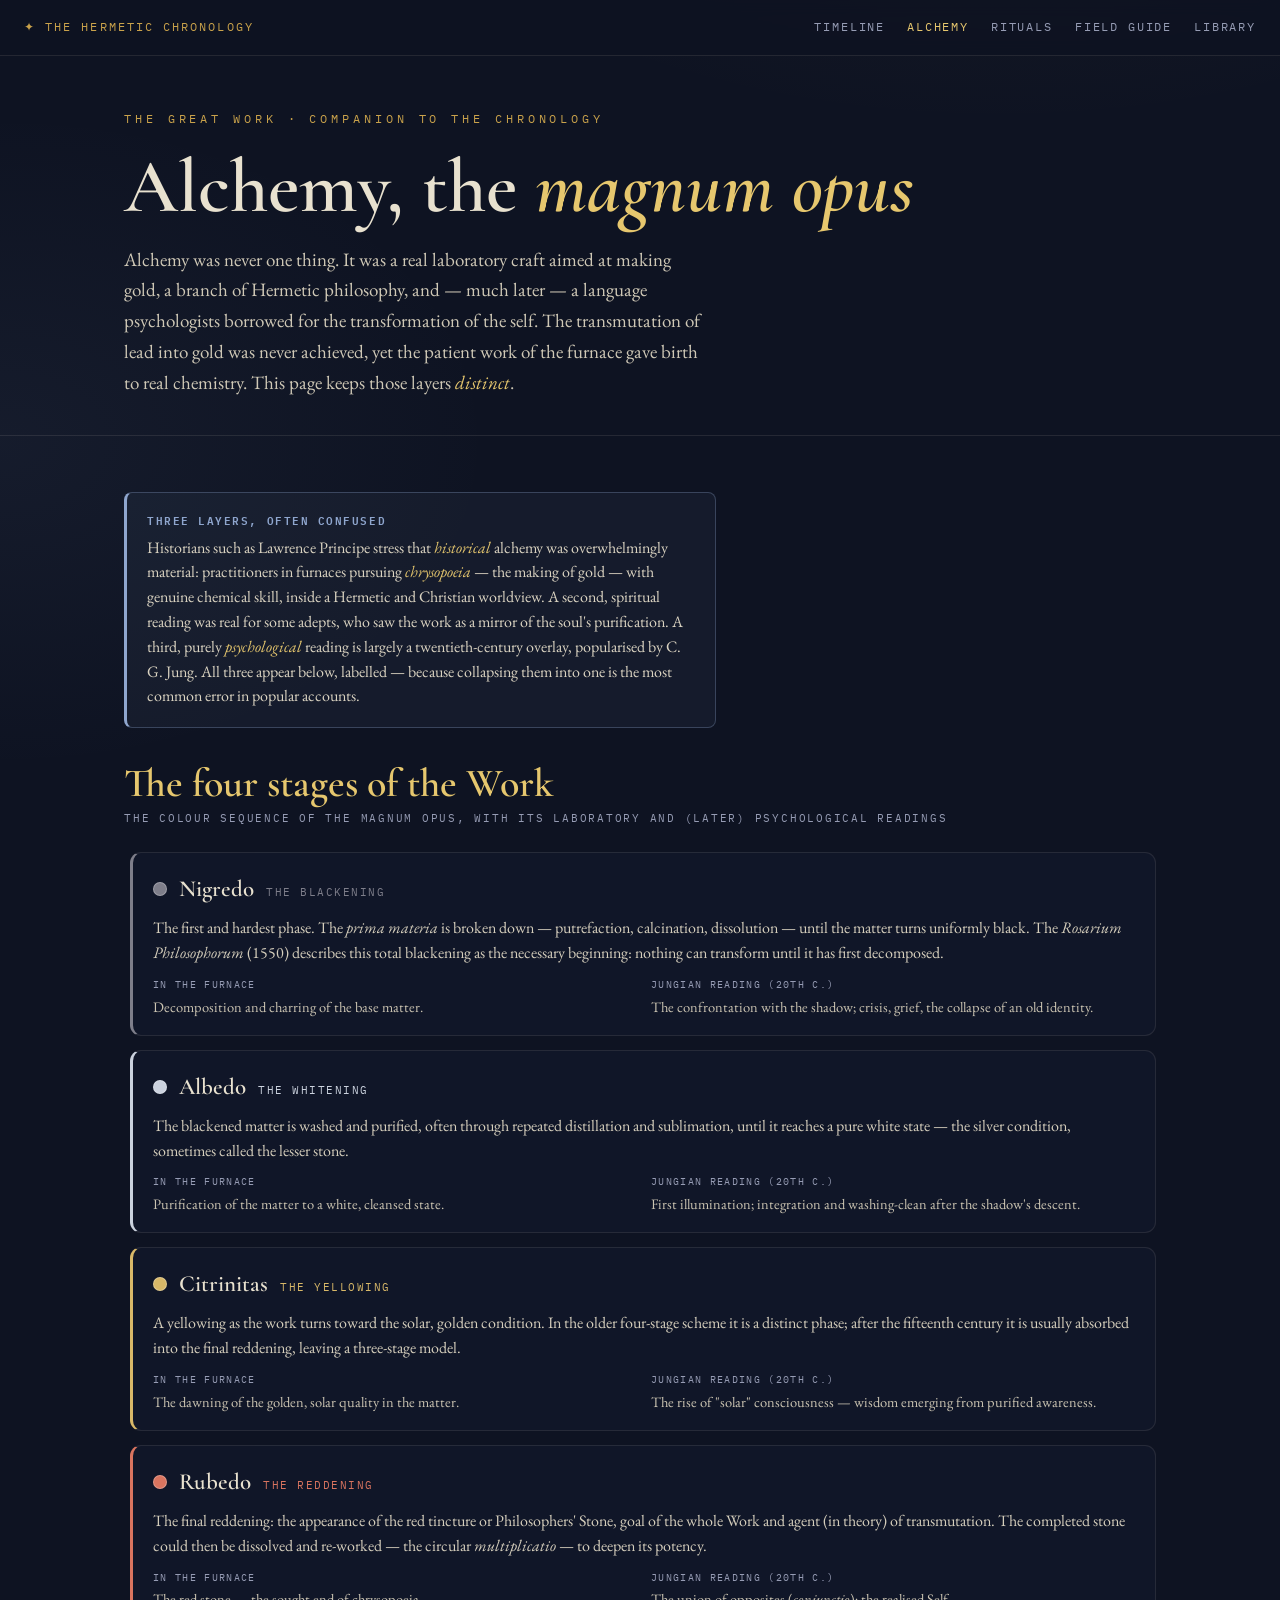
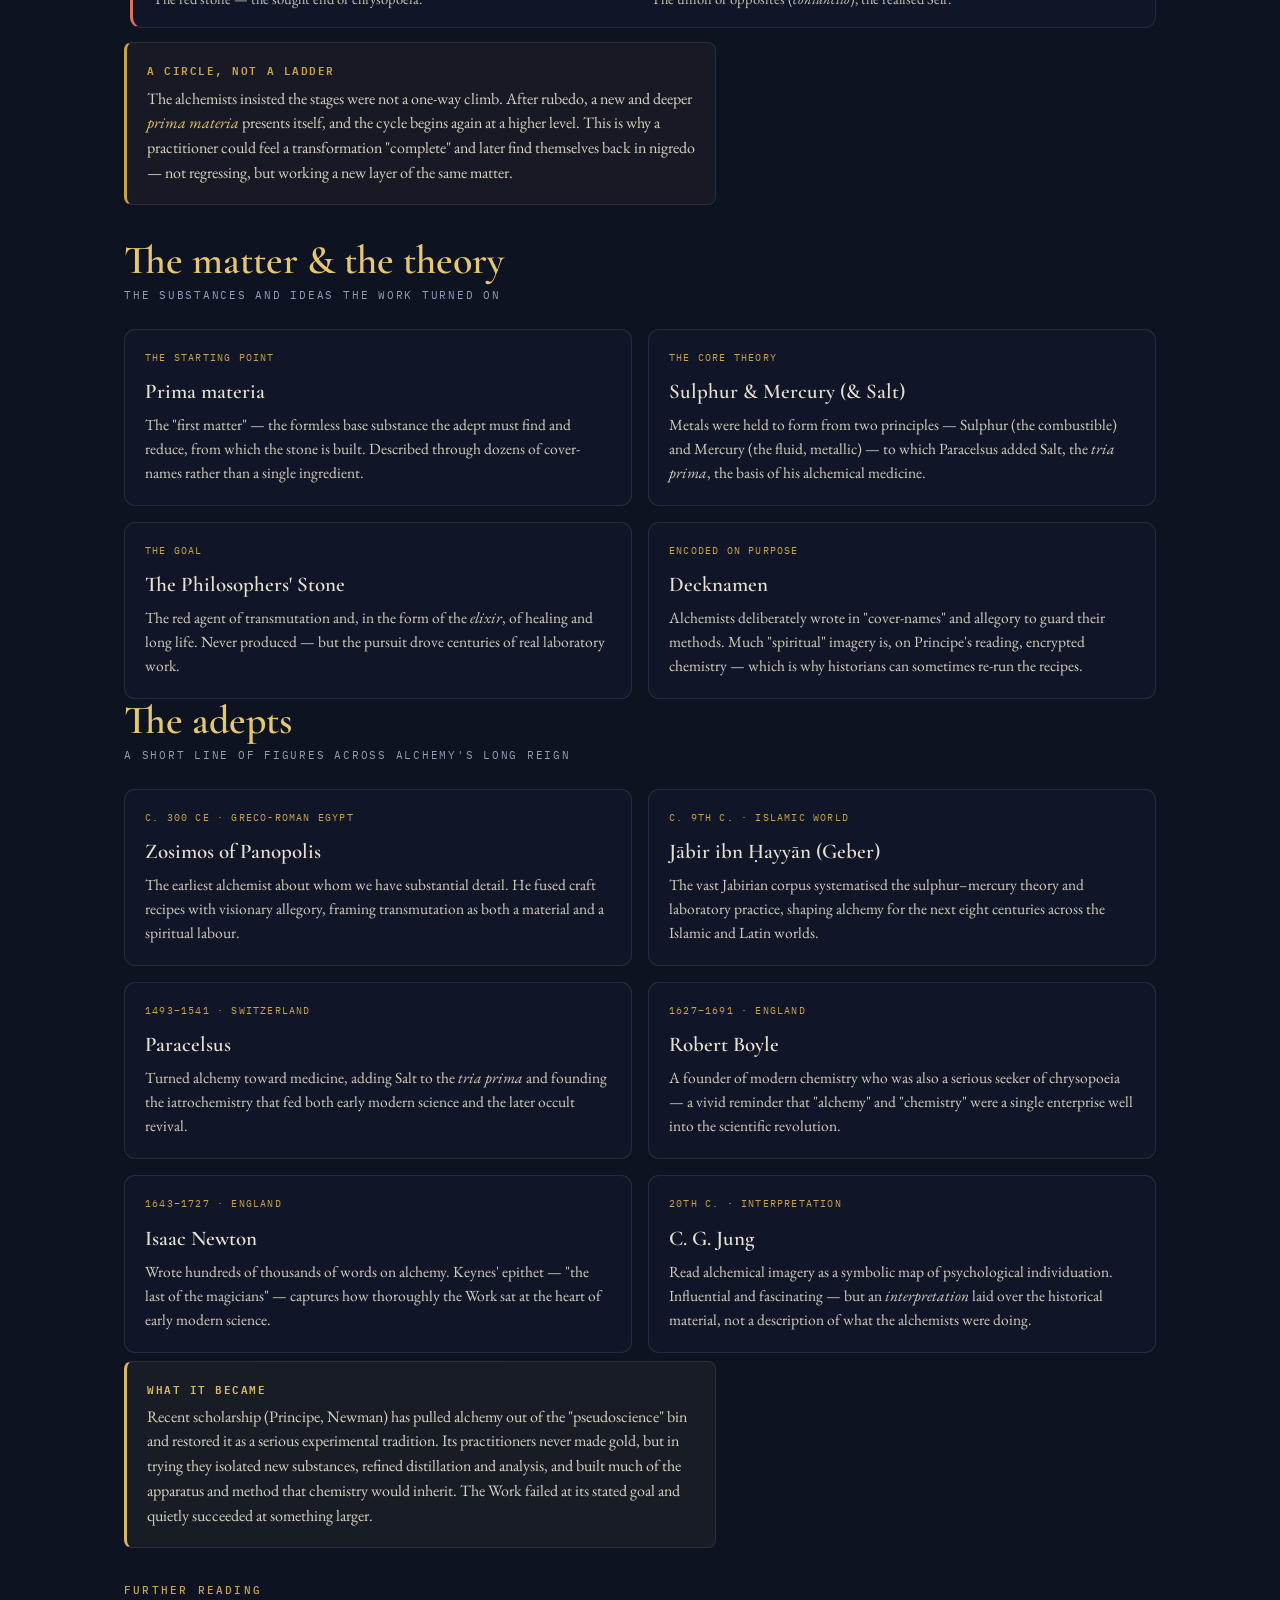
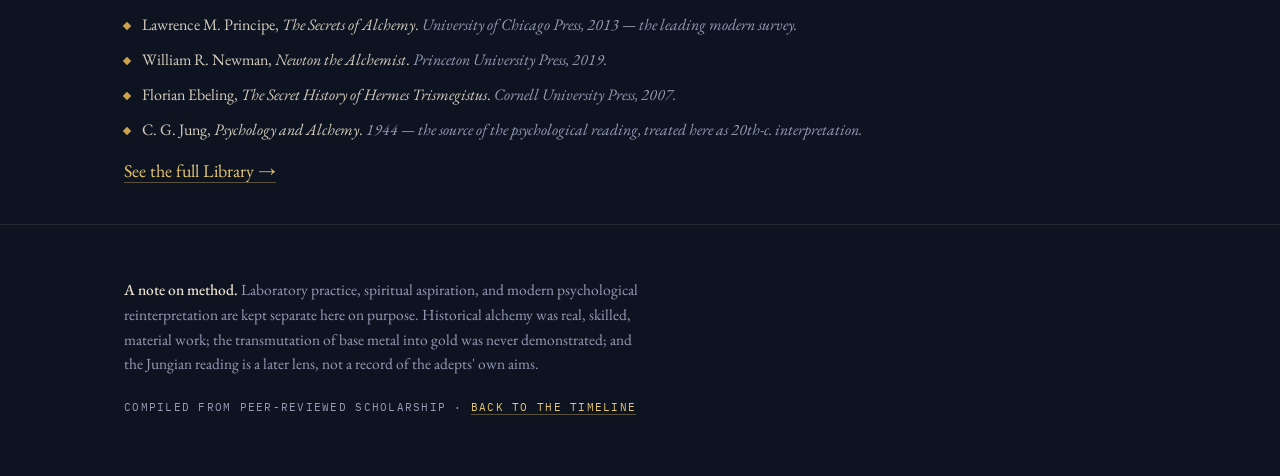
==== alchemy.html @ 54567b62 "more alchemy" ====
<!DOCTYPE html>
<html lang="en">
<head>
<meta charset="UTF-8" />
<meta name="viewport" content="width=device-width, initial-scale=1.0" />
<title>Alchemy — The Hermetic Chronology</title>
<meta name="description" content="The Great Work: alchemy's four colour-stages, the real chemistry beneath the symbolism, its materials and theory, and the adepts from Zosimos to Newton — with laboratory, spiritual, and Jungian readings kept distinct." />
<link rel="preconnect" href="https://fonts.googleapis.com" />
<link rel="preconnect" href="https://fonts.gstatic.com" crossorigin />
<link href="https://fonts.googleapis.com/css2?family=Cormorant+Garamond:ital,wght@0,400;0,500;0,600;0,700;1,400;1,500&family=EB+Garamond:ital,wght@0,400;0,500;1,400&family=IBM+Plex+Mono:wght@400;500;600&display=swap" rel="stylesheet" />
<link rel="stylesheet" href="styles.css" />
</head>
<body>

<div class="topbar">
  <a class="brand" href="index.html">✦ The Hermetic Chronology</a>
  <nav class="topnav" aria-label="Site navigation">
    <a href="index.html">Timeline</a>
    <a href="alchemy.html" aria-current="page">Alchemy</a>
    <a href="rituals.html">Rituals</a>
    <a href="field-guide.html">Field Guide</a>
    <a href="library.html">Library</a>
  </nav>
</div>

<header class="page-hero">
  <div class="wrap">
    <div class="eyebrow">The Great Work · Companion to the Chronology</div>
    <h1 class="page-title">Alchemy, the <em>magnum opus</em></h1>
    <p class="page-standfirst">
      Alchemy was never one thing. It was a real laboratory craft aimed at making gold, a branch of Hermetic
      philosophy, and — much later — a language psychologists borrowed for the transformation of the self. The
      transmutation of lead into gold was never achieved, yet the patient work of the furnace gave birth to real
      chemistry. This page keeps those layers <em>distinct</em>.
    </p>
  </div>
</header>

<section class="practices">
  <div class="wrap">
    <div class="callout" style="border-color:rgba(143,166,206,.3);border-left-color:var(--st-disp);background:rgba(143,166,206,.06);">
      <b style="color:var(--st-disp);">Three layers, often confused</b>
      Historians such as Lawrence Principe stress that <em>historical</em> alchemy was overwhelmingly material:
      practitioners in furnaces pursuing <em>chrysopoeia</em> — the making of gold — with genuine chemical skill, inside
      a Hermetic and Christian worldview. A second, spiritual reading was real for some adepts, who saw the work as a
      mirror of the soul's purification. A third, purely <em>psychological</em> reading is largely a twentieth-century
      overlay, popularised by C. G. Jung. All three appear below, labelled — because collapsing them into one is the
      most common error in popular accounts.
    </div>

    <div class="sec-head"><h2>The four stages of the Work</h2><div class="sub">The colour sequence of the magnum opus, with its laboratory and (later) psychological readings</div></div>

    <div class="stages">
      <div class="stage" style="--sc:#7E7E8A;">
        <div class="st-top"><span class="sw"></span><h3>Nigredo</h3><span class="lat">The Blackening</span></div>
        <p>The first and hardest phase. The <em>prima materia</em> is broken down — putrefaction, calcination, dissolution — until the matter turns uniformly black. The <em>Rosarium Philosophorum</em> (1550) describes this total blackening as the necessary beginning: nothing can transform until it has first decomposed.</p>
        <div class="pair">
          <div><span class="h">In the furnace</span>Decomposition and charring of the base matter.</div>
          <div><span class="h">Jungian reading (20th c.)</span>The confrontation with the shadow; crisis, grief, the collapse of an old identity.</div>
        </div>
      </div>

      <div class="stage" style="--sc:#CBD2DE;">
        <div class="st-top"><span class="sw"></span><h3>Albedo</h3><span class="lat">The Whitening</span></div>
        <p>The blackened matter is washed and purified, often through repeated distillation and sublimation, until it reaches a pure white state — the silver condition, sometimes called the lesser stone.</p>
        <div class="pair">
          <div><span class="h">In the furnace</span>Purification of the matter to a white, cleansed state.</div>
          <div><span class="h">Jungian reading (20th c.)</span>First illumination; integration and washing-clean after the shadow's descent.</div>
        </div>
      </div>

      <div class="stage" style="--sc:#D8B868;">
        <div class="st-top"><span class="sw"></span><h3>Citrinitas</h3><span class="lat">The Yellowing</span></div>
        <p>A yellowing as the work turns toward the solar, golden condition. In the older four-stage scheme it is a distinct phase; after the fifteenth century it is usually absorbed into the final reddening, leaving a three-stage model.</p>
        <div class="pair">
          <div><span class="h">In the furnace</span>The dawning of the golden, solar quality in the matter.</div>
          <div><span class="h">Jungian reading (20th c.)</span>The rise of "solar" consciousness — wisdom emerging from purified awareness.</div>
        </div>
      </div>

      <div class="stage" style="--sc:#D9745F;">
        <div class="st-top"><span class="sw"></span><h3>Rubedo</h3><span class="lat">The Reddening</span></div>
        <p>The final reddening: the appearance of the red tincture or Philosophers' Stone, goal of the whole Work and agent (in theory) of transmutation. The completed stone could then be dissolved and re-worked — the circular <em>multiplicatio</em> — to deepen its potency.</p>
        <div class="pair">
          <div><span class="h">In the furnace</span>The red stone — the sought end of chrysopoeia.</div>
          <div><span class="h">Jungian reading (20th c.)</span>The union of opposites (<em>coniunctio</em>); the realised Self.</div>
        </div>
      </div>
    </div>

    <div class="callout" style="margin-top:6px;border-color:var(--rule);border-left-color:var(--gold);background:rgba(201,162,75,.05);">
      <b style="color:var(--gold);">A circle, not a ladder</b>
      The alchemists insisted the stages were not a one-way climb. After rubedo, a new and deeper <em>prima materia</em>
      presents itself, and the cycle begins again at a higher level. This is why a practitioner could feel a
      transformation "complete" and later find themselves back in nigredo — not regressing, but working a new layer of
      the same matter.
    </div>

    <div class="sec-head"><h2>The matter &amp; the theory</h2><div class="sub">The substances and ideas the Work turned on</div></div>
    <div class="info-grid">
      <div class="info-card"><div class="meta">The starting point</div><h3>Prima materia</h3><p>The "first matter" — the formless base substance the adept must find and reduce, from which the stone is built. Described through dozens of cover-names rather than a single ingredient.</p></div>
      <div class="info-card"><div class="meta">The core theory</div><h3>Sulphur &amp; Mercury (&amp; Salt)</h3><p>Metals were held to form from two principles — Sulphur (the combustible) and Mercury (the fluid, metallic) — to which Paracelsus added Salt, the <em>tria prima</em>, the basis of his alchemical medicine.</p></div>
      <div class="info-card"><div class="meta">The goal</div><h3>The Philosophers' Stone</h3><p>The red agent of transmutation and, in the form of the <em>elixir</em>, of healing and long life. Never produced — but the pursuit drove centuries of real laboratory work.</p></div>
      <div class="info-card"><div class="meta">Encoded on purpose</div><h3>Decknamen</h3><p>Alchemists deliberately wrote in "cover-names" and allegory to guard their methods. Much "spiritual" imagery is, on Principe's reading, encrypted chemistry — which is why historians can sometimes re-run the recipes.</p></div>
    </div>

    <div class="sec-head"><h2>The adepts</h2><div class="sub">A short line of figures across alchemy's long reign</div></div>
    <div class="info-grid">
      <div class="info-card"><div class="meta">c. 300 CE · Greco-Roman Egypt</div><h3>Zosimos of Panopolis</h3><p>The earliest alchemist about whom we have substantial detail. He fused craft recipes with visionary allegory, framing transmutation as both a material and a spiritual labour.</p></div>
      <div class="info-card"><div class="meta">c. 9th c. · Islamic world</div><h3>Jābir ibn Ḥayyān (Geber)</h3><p>The vast Jabirian corpus systematised the sulphur–mercury theory and laboratory practice, shaping alchemy for the next eight centuries across the Islamic and Latin worlds.</p></div>
      <div class="info-card"><div class="meta">1493–1541 · Switzerland</div><h3>Paracelsus</h3><p>Turned alchemy toward medicine, adding Salt to the <em>tria prima</em> and founding the iatrochemistry that fed both early modern science and the later occult revival.</p></div>
      <div class="info-card"><div class="meta">1627–1691 · England</div><h3>Robert Boyle</h3><p>A founder of modern chemistry who was also a serious seeker of chrysopoeia — a vivid reminder that "alchemy" and "chemistry" were a single enterprise well into the scientific revolution.</p></div>
      <div class="info-card"><div class="meta">1643–1727 · England</div><h3>Isaac Newton</h3><p>Wrote hundreds of thousands of words on alchemy. Keynes' epithet — "the last of the magicians" — captures how thoroughly the Work sat at the heart of early modern science.</p></div>
      <div class="info-card"><div class="meta">20th c. · interpretation</div><h3>C. G. Jung</h3><p>Read alchemical imagery as a symbolic map of psychological individuation. Influential and fascinating — but an <em>interpretation</em> laid over the historical material, not a description of what the alchemists were doing.</p></div>
    </div>

    <div class="callout" style="margin-top:8px;border-color:var(--rule);border-left-color:var(--st-doc);background:rgba(216,184,104,.05);">
      <b style="color:var(--st-doc);">What it became</b>
      Recent scholarship (Principe, Newman) has pulled alchemy out of the "pseudoscience" bin and restored it as a
      serious experimental tradition. Its practitioners never made gold, but in trying they isolated new substances,
      refined distillation and analysis, and built much of the apparatus and method that chemistry would inherit. The
      Work failed at its stated goal and quietly succeeded at something larger.
    </div>

    <div class="ref-block" style="margin-top:30px;">
      <h3>Further reading</h3>
      <ul class="ref-list">
        <li>Lawrence M. Principe, <em>The Secrets of Alchemy</em>. <span class="meta">University of Chicago Press, 2013 — the leading modern survey.</span></li>
        <li>William R. Newman, <em>Newton the Alchemist</em>. <span class="meta">Princeton University Press, 2019.</span></li>
        <li>Florian Ebeling, <em>The Secret History of Hermes Trismegistus</em>. <span class="meta">Cornell University Press, 2007.</span></li>
        <li>C. G. Jung, <em>Psychology and Alchemy</em>. <span class="meta">1944 — the source of the psychological reading, treated here as 20th-c. interpretation.</span></li>
      </ul>
      <p style="margin-top:14px;"><a href="library.html">See the full Library &#8594;</a></p>
    </div>
  </div>
</section>

<footer>
  <div class="wrap">
    <p class="foot-note">
      <strong>A note on method.</strong> Laboratory practice, spiritual aspiration, and modern psychological
      reinterpretation are kept separate here on purpose. Historical alchemy was real, skilled, material work; the
      transmutation of base metal into gold was never demonstrated; and the Jungian reading is a later lens, not a
      record of the adepts' own aims.
    </p>
    <div class="foot-meta">Compiled from peer-reviewed scholarship · <a href="index.html">Back to the Timeline</a></div>
  </div>
</footer>

</body>
</html>
---- styles.css ----
/* The Hermetic Chronology — shared design system */
:root{
    --ink:#0E1322;
    --ink-2:#141B30;
    --ink-3:#1B2342;
    --gold:#C9A24B;
    --gold-bright:#E6C76E;
    --parch:#E8E1CF;
    --muted:#969CB4;
    --line:rgba(201,162,75,.30);
    --rule:rgba(232,225,207,.10);
    /* epistemic status colours */
    --st-doc:#D8B868;   /* documented  — gold */
    --st-disp:#8FA6CE;  /* disputed    — slate blue */
    --st-deb:#D9745F;   /* debunked    — rubric red */
    --st-con:#D79E56;   /* conspiracy  — amber/ember */
    --maxw:1080px;
    --serif:"EB Garamond",Georgia,"Times New Roman",serif;
    --display:"Cormorant Garamond",Georgia,serif;
    --mono:"IBM Plex Mono",ui-monospace,"SF Mono",Menlo,monospace;
  }

  *{box-sizing:border-box;}
  html{scroll-behavior:smooth;}
  body{
    margin:0;
    background:
      radial-gradient(1200px 700px at 78% -8%, rgba(201,162,75,.07), transparent 60%),
      radial-gradient(900px 600px at 0% 12%, rgba(143,166,206,.06), transparent 55%),
      var(--ink);
    color:var(--parch);
    font-family:var(--serif);
    font-size:18px;
    line-height:1.62;
    -webkit-font-smoothing:antialiased;
  }
  a{color:var(--gold-bright);text-decoration:none;border-bottom:1px solid rgba(230,199,110,.35);}
  a:hover{border-bottom-color:var(--gold-bright);}
  :focus-visible{outline:2px solid var(--gold-bright);outline-offset:3px;border-radius:2px;}

  .wrap{max-width:var(--maxw);margin:0 auto;padding:0 24px;}

  /* ---------- top bar ---------- */
  .topbar{
    display:flex;justify-content:space-between;align-items:center;gap:16px;
    padding:18px 24px;border-bottom:1px solid var(--rule);
    font-family:var(--mono);font-size:11.5px;letter-spacing:.18em;text-transform:uppercase;color:var(--muted);
    position:sticky;top:0;z-index:30;
    background:rgba(14,19,34,.82);backdrop-filter:blur(8px);
  }
  .topbar .brand{color:var(--gold);border-bottom:none;text-decoration:none;}
  .topnav{display:flex;gap:22px;}
  .topnav a{color:var(--muted);border-bottom:none;letter-spacing:.16em;transition:color .15s ease;}
  .topnav a:hover{color:var(--gold-bright);}

  /* ---------- hero ---------- */
  .hero{padding:62px 0 30px;text-align:center;}
  .emblem{width:78px;height:auto;display:block;margin:0 auto 26px;}
  .emblem path,.emblem line,.emblem circle{stroke:var(--gold);stroke-width:2.1;fill:none;stroke-linecap:round;stroke-linejoin:round;}
  .emblem .dot{fill:var(--gold-bright);stroke:none;}
  .eyebrow{
    font-family:var(--mono);font-size:11.5px;letter-spacing:.34em;text-transform:uppercase;
    color:var(--gold);margin-bottom:22px;
  }
  .maxim{
    font-family:var(--display);font-weight:600;font-style:italic;
    font-size:clamp(44px,9vw,92px);line-height:.96;letter-spacing:.005em;
    margin:0 0 8px;color:var(--parch);
  }
  .maxim .b{display:block;color:var(--gold-bright);font-style:normal;}
  .hero-sub{
    font-family:var(--mono);font-size:12px;letter-spacing:.16em;text-transform:uppercase;
    color:var(--muted);margin:18px 0 26px;
  }
  .lede{max-width:62ch;margin:0 auto;color:#CFC8B6;font-size:19px;}
  .lede em{color:var(--gold-bright);font-style:italic;}

  /* ---------- legend ---------- */
  .legend{
    max-width:var(--maxw);margin:42px auto 0;padding:22px 24px;
    border:1px solid var(--rule);border-radius:10px;background:rgba(20,27,48,.5);
  }
  .legend h2{
    font-family:var(--mono);font-size:11px;letter-spacing:.26em;text-transform:uppercase;
    color:var(--muted);margin:0 0 16px;font-weight:500;
  }
  .legend-grid{display:grid;grid-template-columns:repeat(4,1fr);gap:18px;}
  .leg-item{display:flex;gap:11px;align-items:flex-start;}
  .leg-mark{width:13px;height:13px;border-radius:50%;flex:0 0 auto;margin-top:5px;}
  .leg-mark.doc{background:var(--st-doc);transform:rotate(45deg);border-radius:2px;}
  .leg-mark.disp{background:transparent;border:2px solid var(--st-disp);}
  .leg-mark.deb{background:var(--st-deb);}
  .leg-mark.con{background:transparent;border:2px solid var(--st-con);position:relative;}
  .leg-name{font-family:var(--mono);font-size:11px;letter-spacing:.12em;text-transform:uppercase;display:block;margin-bottom:2px;}
  .leg-name.doc{color:var(--st-doc);}
  .leg-name.disp{color:var(--st-disp);}
  .leg-name.deb{color:var(--st-deb);}
  .leg-name.con{color:var(--st-con);}
  .leg-desc{font-size:15px;color:var(--muted);line-height:1.45;}

  /* ---------- controls ---------- */
  .controls{
    max-width:var(--maxw);margin:26px auto 0;padding:0 24px;
    display:flex;flex-wrap:wrap;gap:14px 20px;align-items:center;
    position:sticky;top:55px;z-index:20;
  }
  .controls-inner{
    width:100%;display:flex;flex-wrap:wrap;gap:12px 16px;align-items:center;
    background:rgba(14,19,34,.9);backdrop-filter:blur(8px);
    border:1px solid var(--rule);border-radius:12px;padding:14px 16px;
  }
  .search{
    flex:1 1 240px;display:flex;align-items:center;gap:9px;
    background:var(--ink-2);border:1px solid var(--rule);border-radius:8px;padding:9px 12px;
  }
  .search svg{flex:0 0 auto;stroke:var(--muted);}
  .search input{
    flex:1;background:transparent;border:none;color:var(--parch);
    font-family:var(--serif);font-size:16px;outline:none;
  }
  .search input::placeholder{color:var(--muted);}
  .field{display:flex;align-items:center;gap:8px;}
  .field label{font-family:var(--mono);font-size:10.5px;letter-spacing:.16em;text-transform:uppercase;color:var(--muted);}
  select{
    font-family:var(--mono);font-size:12px;color:var(--parch);background:var(--ink-2);
    border:1px solid var(--rule);border-radius:8px;padding:8px 10px;cursor:pointer;
  }
  .chips{display:flex;flex-wrap:wrap;gap:8px;}
  .chip{
    font-family:var(--mono);font-size:10.5px;letter-spacing:.1em;text-transform:uppercase;
    background:var(--ink-2);border:1px solid var(--rule);color:var(--muted);
    padding:7px 11px;border-radius:999px;cursor:pointer;transition:all .15s ease;
    display:inline-flex;align-items:center;gap:7px;
  }
  .chip .swatch{width:9px;height:9px;border-radius:50%;}
  .chip[data-k="documented"] .swatch{background:var(--st-doc);}
  .chip[data-k="disputed"] .swatch{background:var(--st-disp);}
  .chip[data-k="debunked"] .swatch{background:var(--st-deb);}
  .chip[data-k="conspiracy"] .swatch{background:var(--st-con);}
  .chip.off{opacity:.4;}
  .chip[aria-pressed="true"]{border-color:rgba(201,162,75,.45);color:var(--parch);background:var(--ink-3);}
  .reset{
    font-family:var(--mono);font-size:11px;letter-spacing:.1em;text-transform:uppercase;
    color:var(--gold);background:none;border:none;cursor:pointer;padding:6px 4px;
  }
  .reset:hover{color:var(--gold-bright);}
  .count{font-family:var(--mono);font-size:11px;letter-spacing:.08em;color:var(--muted);margin-left:auto;}

  /* ---------- timeline ---------- */
  .timeline{position:relative;max-width:var(--maxw);margin:38px auto 0;padding:8px 24px 40px;}
  .tl-inner{position:relative;}
  .tl-inner::before{
    content:"";position:absolute;left:7px;top:6px;bottom:0;width:2px;
    background:linear-gradient(180deg,transparent,var(--gold) 4%,var(--line) 40%,var(--line) 86%,transparent);
  }

  .era{position:relative;padding:30px 0 14px 44px;}
  .era::before{
    content:"";position:absolute;left:0;top:38px;width:16px;height:16px;border-radius:50%;
    background:var(--ink);border:2px solid var(--gold);box-shadow:0 0 0 4px var(--ink),0 0 14px rgba(201,162,75,.4);
  }
  .era-name{font-family:var(--display);font-weight:600;font-size:27px;color:var(--gold-bright);line-height:1.1;margin:0;}
  .era-range{font-family:var(--mono);font-size:11px;letter-spacing:.18em;text-transform:uppercase;color:var(--muted);margin-top:5px;}

  .entry{position:relative;padding:13px 0 13px 44px;}
  .entry::before{
    content:"";position:absolute;left:2px;top:24px;width:13px;height:13px;border-radius:50%;
    background:var(--muted);box-shadow:0 0 0 4px var(--ink);transition:transform .18s ease;
  }
  .entry[data-k="documented"]::before{background:var(--st-doc);transform:rotate(45deg);border-radius:2px;left:2px;}
  .entry[data-k="disputed"]::before{background:var(--ink);border:2px solid var(--st-disp);}
  .entry[data-k="debunked"]::before{background:var(--st-deb);}
  .entry[data-k="conspiracy"]::before{background:var(--ink);border:2px solid var(--st-con);}
  .entry:hover::before{transform:scale(1.35);}
  .entry[data-k="documented"]:hover::before{transform:rotate(45deg) scale(1.3);}

  .card{
    border:1px solid var(--rule);border-radius:11px;background:rgba(20,27,48,.46);
    padding:18px 20px;transition:border-color .2s ease,background .2s ease,transform .2s ease;
  }
  .entry:hover .card{border-color:rgba(201,162,75,.34);background:rgba(27,35,66,.6);}
  .card-head{display:flex;align-items:baseline;gap:14px;flex-wrap:wrap;margin-bottom:8px;}
  .yr{font-family:var(--mono);font-weight:600;font-size:14px;letter-spacing:.04em;color:var(--gold);white-space:nowrap;}
  .tag{
    font-family:var(--mono);font-size:9.5px;letter-spacing:.14em;text-transform:uppercase;
    padding:3px 8px;border-radius:999px;border:1px solid;
  }
  .tag.doc{color:var(--st-doc);border-color:rgba(216,184,104,.4);background:rgba(216,184,104,.08);}
  .tag.disp{color:var(--st-disp);border-color:rgba(143,166,206,.4);background:rgba(143,166,206,.08);}
  .tag.deb{color:var(--st-deb);border-color:rgba(217,116,95,.4);background:rgba(217,116,95,.08);}
  .tag.con{color:var(--st-con);border-color:rgba(215,158,86,.4);background:rgba(215,158,86,.08);}
  .card h3{font-family:var(--display);font-weight:600;font-size:23px;line-height:1.18;margin:0 0 7px;color:var(--parch);}
  .card p{margin:0 0 11px;font-size:17px;color:#D5CEBC;}
  .src{font-family:var(--mono);font-size:11px;letter-spacing:.04em;color:var(--muted);line-height:1.5;}
  .src::before{content:"⌖ ";color:var(--gold);}

  .empty{padding:46px 44px;color:var(--muted);font-size:17px;}
  .empty b{color:var(--parch);font-weight:500;}

  /* reveal animation (only when JS present & motion allowed) */
  .js .entry,.js .era{opacity:0;transform:translateY(14px);transition:opacity .55s ease,transform .55s ease;}
  .js .entry.in-view,.js .era.in-view{opacity:1;transform:none;}

  /* ---------- practices ---------- */
  .practices{border-top:1px solid var(--rule);margin-top:30px;padding:56px 0 8px;}
  .sec-head h2{font-family:var(--display);font-weight:600;font-size:clamp(30px,5vw,40px);color:var(--gold-bright);margin:0 0 6px;line-height:1.05;}
  .sec-head .sub{font-family:var(--mono);font-size:11px;letter-spacing:.16em;text-transform:uppercase;color:var(--muted);margin-bottom:24px;}
  .callout{
    border:1px solid rgba(217,116,95,.35);border-left:3px solid var(--st-deb);
    background:rgba(217,116,95,.06);border-radius:8px;padding:18px 20px;margin:0 0 34px;
    font-size:16px;color:#DAD3C1;line-height:1.55;max-width:74ch;
  }
  .callout b{font-family:var(--mono);font-size:11px;letter-spacing:.14em;text-transform:uppercase;color:var(--st-deb);display:block;margin-bottom:8px;font-weight:600;}
  .callout em{color:var(--gold-bright);font-style:italic;}
  .practice-grid{display:grid;grid-template-columns:repeat(2,1fr);gap:18px;}
  .pcard{border:1px solid var(--rule);border-radius:12px;background:rgba(20,27,48,.46);padding:22px 22px 20px;display:flex;flex-direction:column;}
  .pcard:hover{border-color:rgba(201,162,75,.3);}
  .pc-top{display:flex;align-items:baseline;gap:12px;margin-bottom:4px;}
  .pc-num{font-family:var(--mono);font-size:12px;font-weight:600;color:var(--gold);letter-spacing:.08em;}
  .pc-origin{font-family:var(--mono);font-size:10px;letter-spacing:.12em;text-transform:uppercase;color:var(--muted);margin-left:auto;text-align:right;}
  .pcard h3{font-family:var(--display);font-weight:600;font-size:24px;line-height:1.12;margin:2px 0 12px;color:var(--parch);}
  .pc-label{font-family:var(--mono);font-size:10px;letter-spacing:.16em;text-transform:uppercase;color:var(--gold);margin:14px 0 7px;}
  .pc-steps{margin:0 0 6px;padding-left:18px;}
  .pc-steps li{font-size:15.5px;color:#D5CEBC;line-height:1.5;margin-bottom:6px;}
  .pcard p{font-size:16px;color:#D5CEBC;line-height:1.55;margin:0 0 6px;}
  .pc-does{font-size:15.5px;color:#CFC8B6;line-height:1.55;margin:0;}
  .pc-does .h{color:var(--st-disp);font-family:var(--mono);font-size:10px;letter-spacing:.14em;text-transform:uppercase;display:block;margin-bottom:5px;}
  .pc-src{font-family:var(--mono);font-size:10.5px;color:var(--muted);margin-top:14px;padding-top:12px;border-top:1px solid var(--rule);line-height:1.5;}
  .pc-src::before{content:"⌖ ";color:var(--gold);}

  /* library tier tags */
  .tier{font-family:var(--mono);font-size:9px;letter-spacing:.12em;text-transform:uppercase;padding:2px 7px;border-radius:999px;border:1px solid;margin-left:8px;vertical-align:middle;white-space:nowrap;}
  .tier.sch{color:var(--st-doc);border-color:rgba(216,184,104,.4);}
  .tier.jrn{color:var(--st-disp);border-color:rgba(143,166,206,.4);}
  .tier.web{color:var(--st-con);border-color:rgba(215,158,86,.4);}

  /* ---------- references ---------- */
  .refs{border-top:1px solid var(--rule);margin-top:30px;padding:54px 0 20px;}
  .refs h2{font-family:var(--display);font-weight:600;font-size:30px;color:var(--gold-bright);margin:0 0 6px;}
  .refs .sub{font-family:var(--mono);font-size:11px;letter-spacing:.16em;text-transform:uppercase;color:var(--muted);margin-bottom:28px;}
  .ref-block{margin-bottom:30px;}
  .ref-block h3{font-family:var(--mono);font-size:11px;letter-spacing:.2em;text-transform:uppercase;color:var(--gold);margin:0 0 14px;font-weight:500;}
  .ref-list{list-style:none;margin:0;padding:0;display:grid;gap:11px;}
  .ref-list li{padding-left:18px;position:relative;font-size:16px;color:#D5CEBC;line-height:1.5;}
  .ref-list li::before{content:"";position:absolute;left:0;top:10px;width:6px;height:6px;background:var(--gold);transform:rotate(45deg);}
  .ref-list .meta{color:var(--muted);font-style:italic;}

  /* ---------- footer ---------- */
  footer{border-top:1px solid var(--rule);padding:38px 0 60px;}
  .foot-note{max-width:74ch;color:var(--muted);font-size:15.5px;line-height:1.6;}
  .foot-note strong{color:var(--parch);font-weight:500;}
  .foot-meta{font-family:var(--mono);font-size:10.5px;letter-spacing:.12em;text-transform:uppercase;color:var(--muted);margin-top:22px;}

  @media (max-width:720px){
    body{font-size:17px;}
    .legend-grid{grid-template-columns:1fr 1fr;gap:16px;}
    .controls{top:51px;}
    .count{margin-left:0;width:100%;}
    .card h3{font-size:21px;}
    .era-name{font-size:23px;}
    .practice-grid{grid-template-columns:1fr;}
    .topbar{flex-wrap:wrap;gap:10px 16px;}
    .topnav{gap:18px;}
  }
  @media (max-width:440px){
    .legend-grid{grid-template-columns:1fr;}
  }
  @media (prefers-reduced-motion:reduce){
    html{scroll-behavior:auto;}
    .js .entry,.js .era{opacity:1;transform:none;transition:none;}
    .entry:hover::before,.card{transition:none;}
  }

/* ============================================================
   MULTI-PAGE COMPONENTS (added for the expanded site)
   ============================================================ */

/* active nav state */
.topnav a[aria-current="page"]{color:var(--gold-bright);}

/* sub-page hero */
.page-hero{padding:54px 0 6px;}
.page-hero .wrap{max-width:var(--maxw);}
.page-title{font-family:var(--display);font-weight:600;font-size:clamp(40px,8vw,76px);line-height:.98;margin:14px 0 0;color:var(--parch);}
.page-title em{font-style:italic;color:var(--gold-bright);}
.page-standfirst{max-width:64ch;margin:20px 0 0;font-size:19px;color:#CFC8B6;}
.page-standfirst em{color:var(--gold-bright);font-style:italic;}

/* explore-further hub (home page) */
.hub{border-top:1px solid var(--rule);margin-top:30px;padding:54px 0 8px;}
.hub-grid{display:grid;grid-template-columns:repeat(2,1fr);gap:16px;margin-top:8px;}
.hub-card{display:block;border:1px solid var(--rule);border-radius:12px;background:rgba(20,27,48,.46);padding:22px;text-decoration:none;border-bottom:1px solid var(--rule);transition:border-color .2s ease,background .2s ease,transform .2s ease;}
.hub-card:hover{border-color:rgba(201,162,75,.4);background:rgba(27,35,66,.62);transform:translateY(-2px);}
.hub-card .hc-eyebrow{font-family:var(--mono);font-size:10px;letter-spacing:.18em;text-transform:uppercase;color:var(--gold);}
.hub-card h3{font-family:var(--display);font-weight:600;font-size:25px;line-height:1.1;margin:8px 0 8px;color:var(--parch);}
.hub-card p{font-size:15.5px;color:#CBC4B2;line-height:1.5;margin:0 0 12px;}
.hub-card .go{font-family:var(--mono);font-size:11px;letter-spacing:.1em;text-transform:uppercase;color:var(--gold-bright);}

/* alchemy stage rail */
.stages{position:relative;margin:6px 0 0;padding-left:6px;}
.stage{position:relative;border:1px solid var(--rule);border-left:3px solid var(--sc);border-radius:11px;background:rgba(20,27,48,.46);padding:18px 20px;margin-bottom:14px;}
.stage .st-top{display:flex;align-items:baseline;gap:12px;flex-wrap:wrap;margin-bottom:6px;}
.stage .sw{width:14px;height:14px;border-radius:50%;background:var(--sc);border:1px solid rgba(255,255,255,.25);flex:0 0 auto;}
.stage h3{font-family:var(--display);font-weight:600;font-size:23px;margin:0;color:var(--parch);}
.stage .lat{font-family:var(--mono);font-size:11px;letter-spacing:.14em;text-transform:uppercase;color:var(--sc);}
.stage p{margin:8px 0 0;font-size:16px;color:#D5CEBC;line-height:1.55;}
.stage .pair{display:grid;grid-template-columns:1fr 1fr;gap:14px;margin-top:12px;}
.stage .pair .h{font-family:var(--mono);font-size:9.5px;letter-spacing:.14em;text-transform:uppercase;color:var(--muted);display:block;margin-bottom:4px;}
.stage .pair div{font-size:14.5px;color:#CBC4B2;line-height:1.45;}

/* generic info grid + cards */
.info-grid{display:grid;grid-template-columns:repeat(2,1fr);gap:16px;}
.info-card{border:1px solid var(--rule);border-radius:11px;background:rgba(20,27,48,.46);padding:20px;}
.info-card h3{font-family:var(--display);font-weight:600;font-size:21px;margin:0 0 4px;color:var(--parch);}
.info-card .meta{font-family:var(--mono);font-size:10px;letter-spacing:.12em;text-transform:uppercase;color:var(--gold);margin-bottom:9px;}
.info-card p{font-size:15.5px;color:#D5CEBC;line-height:1.55;margin:0;}

/* field-guide tables */
.table-wrap{overflow-x:auto;border:1px solid var(--rule);border-radius:11px;margin:4px 0 8px;}
table.fg{width:100%;border-collapse:collapse;min-width:680px;}
table.fg caption{caption-side:top;text-align:left;font-family:var(--mono);font-size:10.5px;letter-spacing:.16em;text-transform:uppercase;color:var(--gold);padding:14px 16px 0;}
table.fg th,table.fg td{padding:11px 16px;text-align:left;vertical-align:top;border-bottom:1px solid var(--rule);font-size:15px;line-height:1.45;}
table.fg thead th{font-family:var(--mono);font-size:10px;letter-spacing:.12em;text-transform:uppercase;color:var(--muted);font-weight:500;background:rgba(20,27,48,.6);}
table.fg tbody tr:last-child td{border-bottom:none;}
table.fg td:first-child{color:var(--gold-bright);font-family:var(--display);font-size:18px;font-weight:600;white-space:nowrap;}
table.fg td.dur{font-family:var(--mono);font-size:12px;color:var(--st-disp);white-space:nowrap;}
.swatch-dot{display:inline-block;width:10px;height:10px;border-radius:50%;margin-right:7px;vertical-align:middle;border:1px solid rgba(255,255,255,.2);}

@media (max-width:720px){
  .hub-grid,.info-grid{grid-template-columns:1fr;}
  .stage .pair{grid-template-columns:1fr;}
  .page-standfirst{font-size:17px;}
}
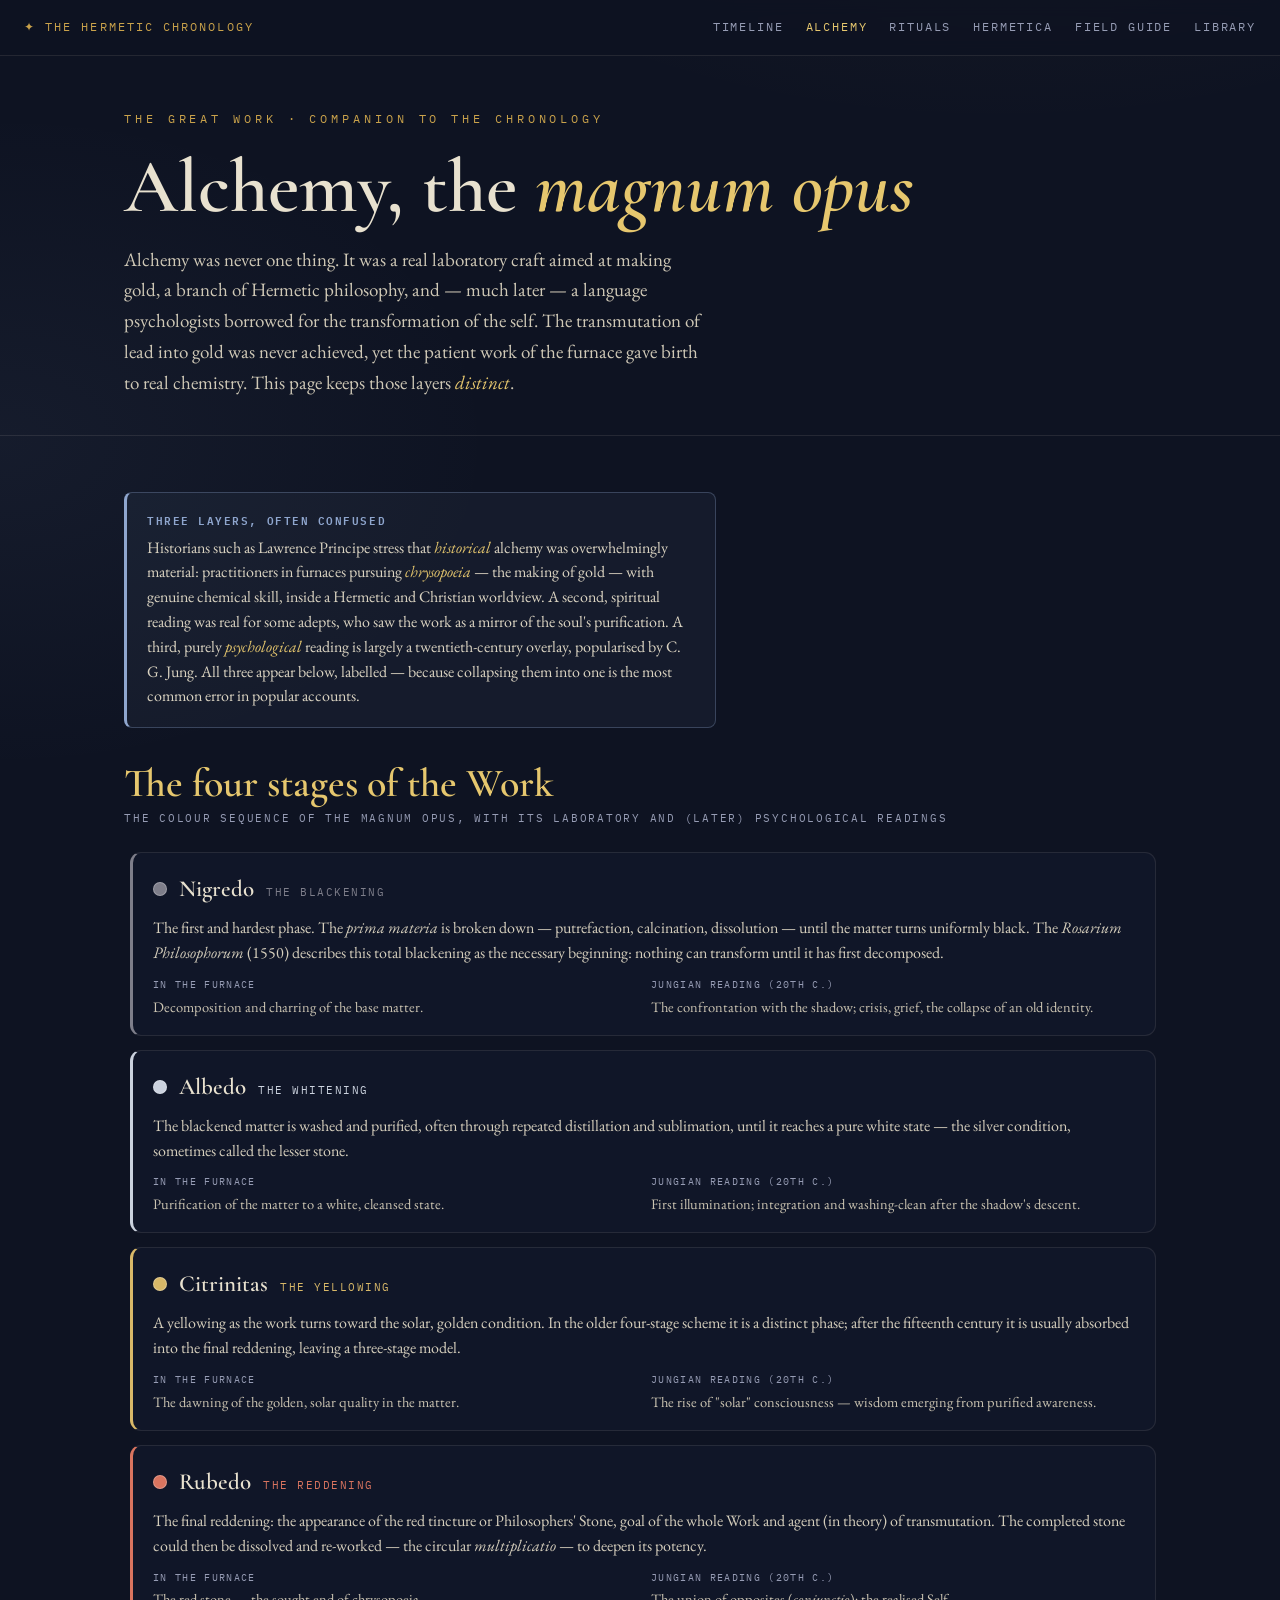
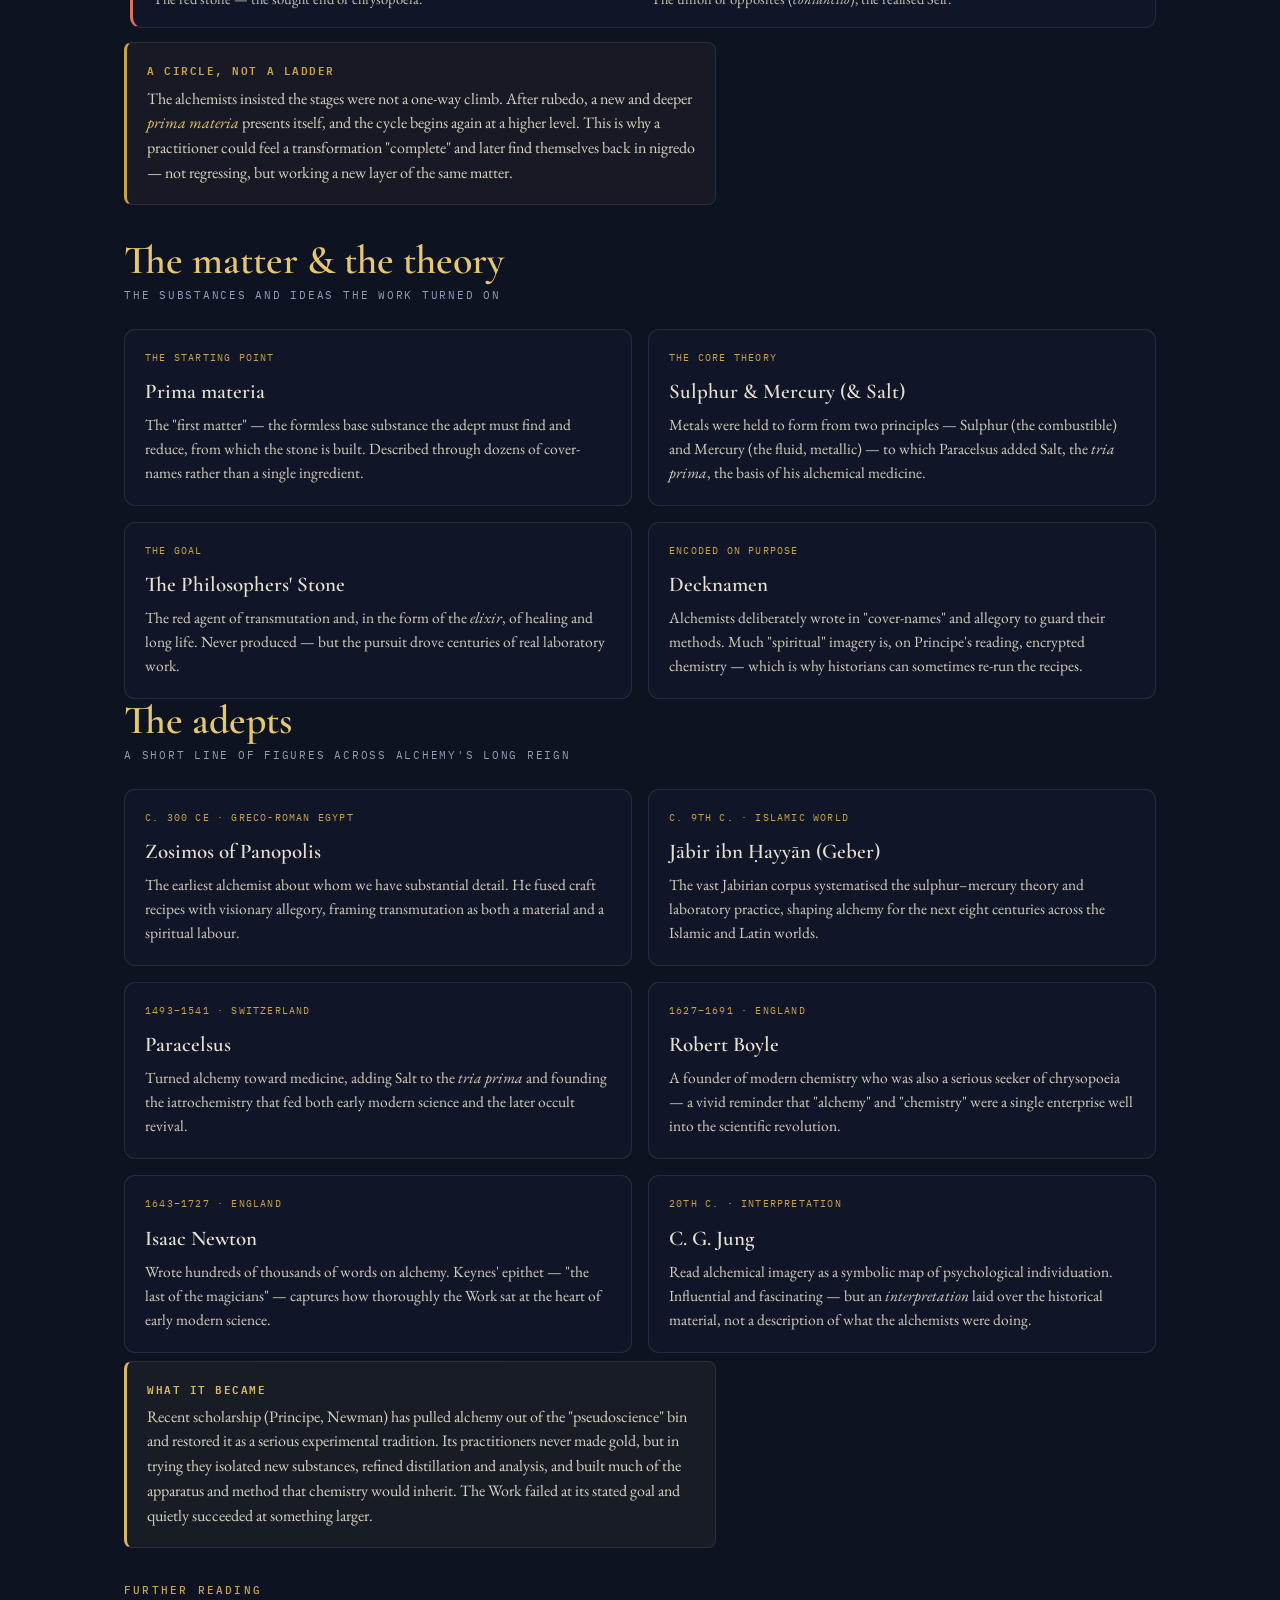
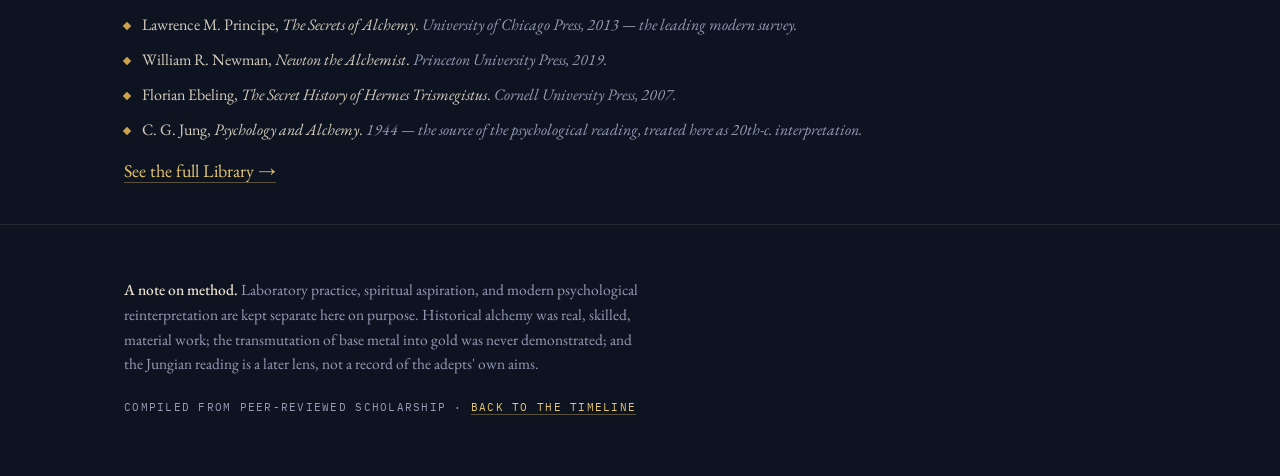
==== commit bbf0d849: "push before moving to claude code" ====
--- a/alchemy.html
+++ b/alchemy.html
@@ -18,6 +18,7 @@
     <a href="index.html">Timeline</a>
     <a href="alchemy.html" aria-current="page">Alchemy</a>
     <a href="rituals.html">Rituals</a>
+    <a href="hermetica.html">Hermetica</a>
     <a href="field-guide.html">Field Guide</a>
     <a href="library.html">Library</a>
   </nav>
--- a/styles.css
+++ b/styles.css
@@ -331,3 +331,5 @@
   .stage .pair{grid-template-columns:1fr;}
   .page-standfirst{font-size:17px;}
 }
+
+.stack{display:flex;flex-direction:column;gap:16px;}
